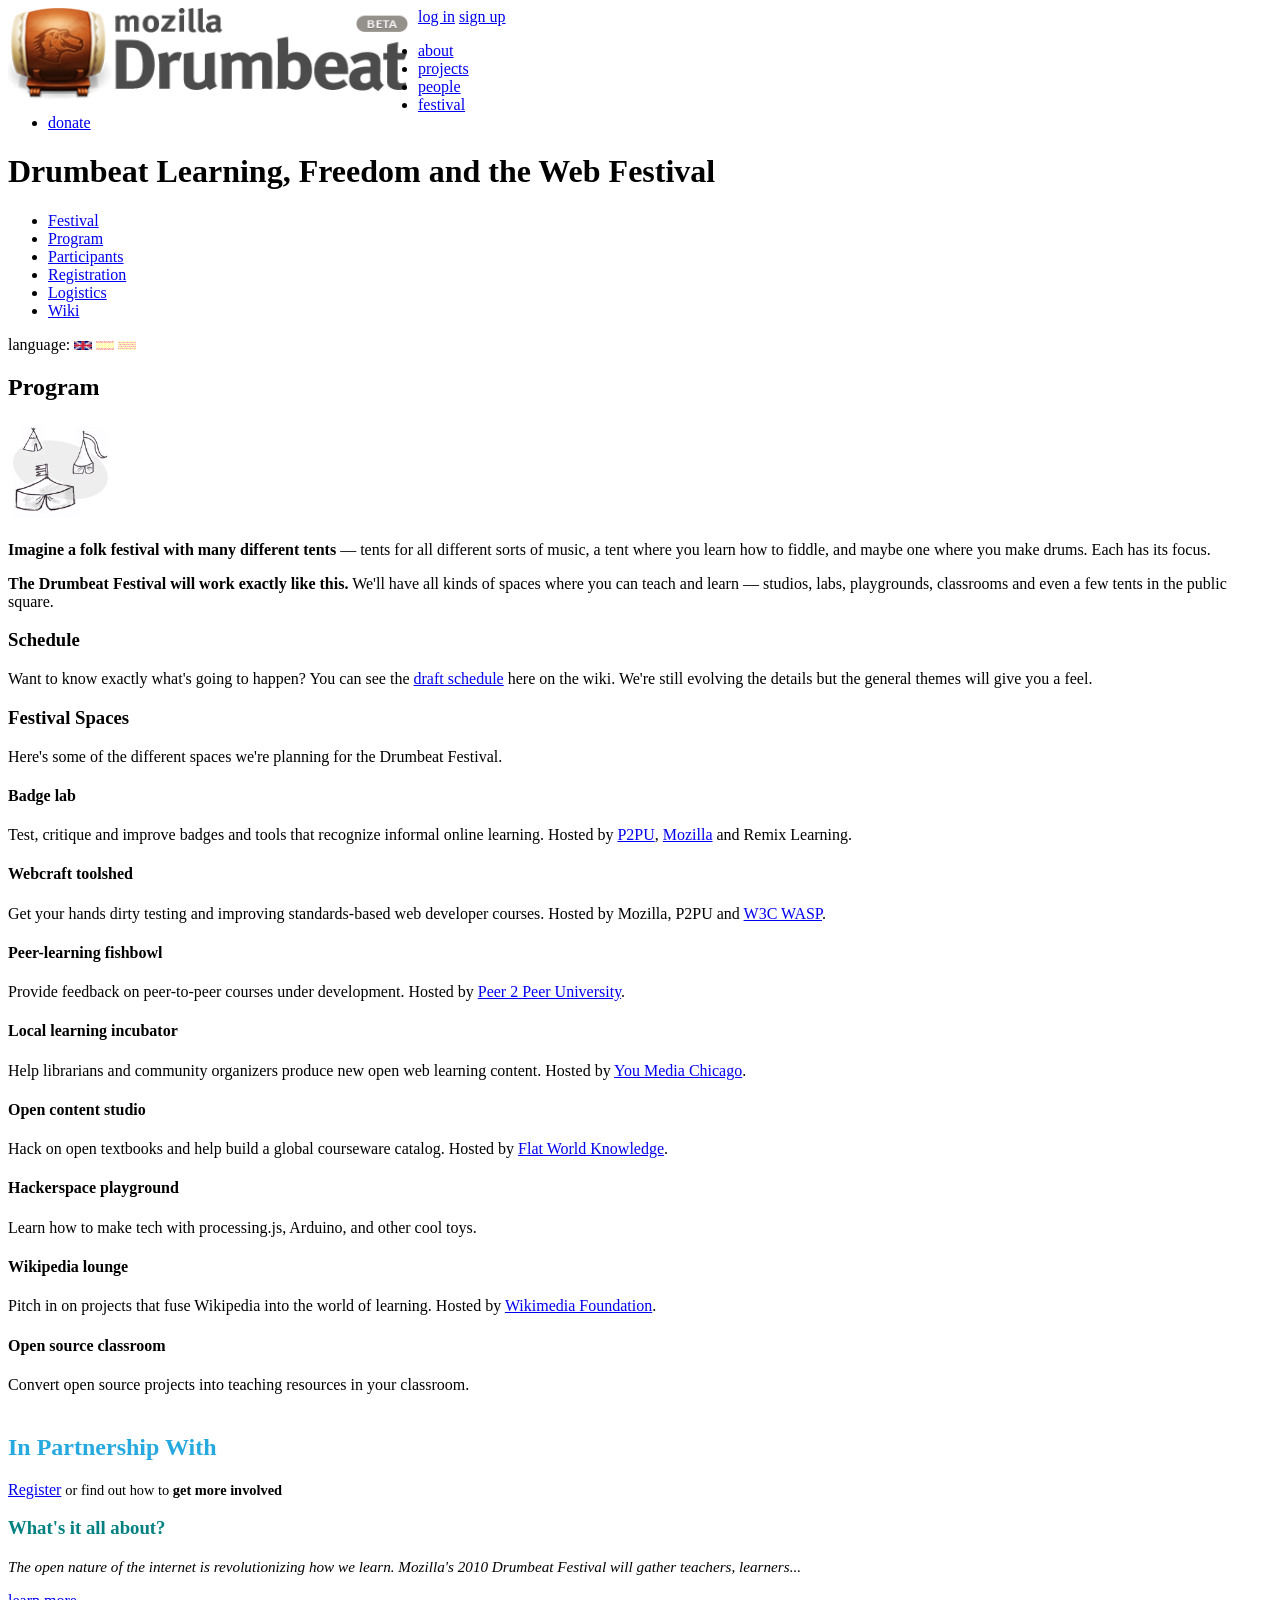
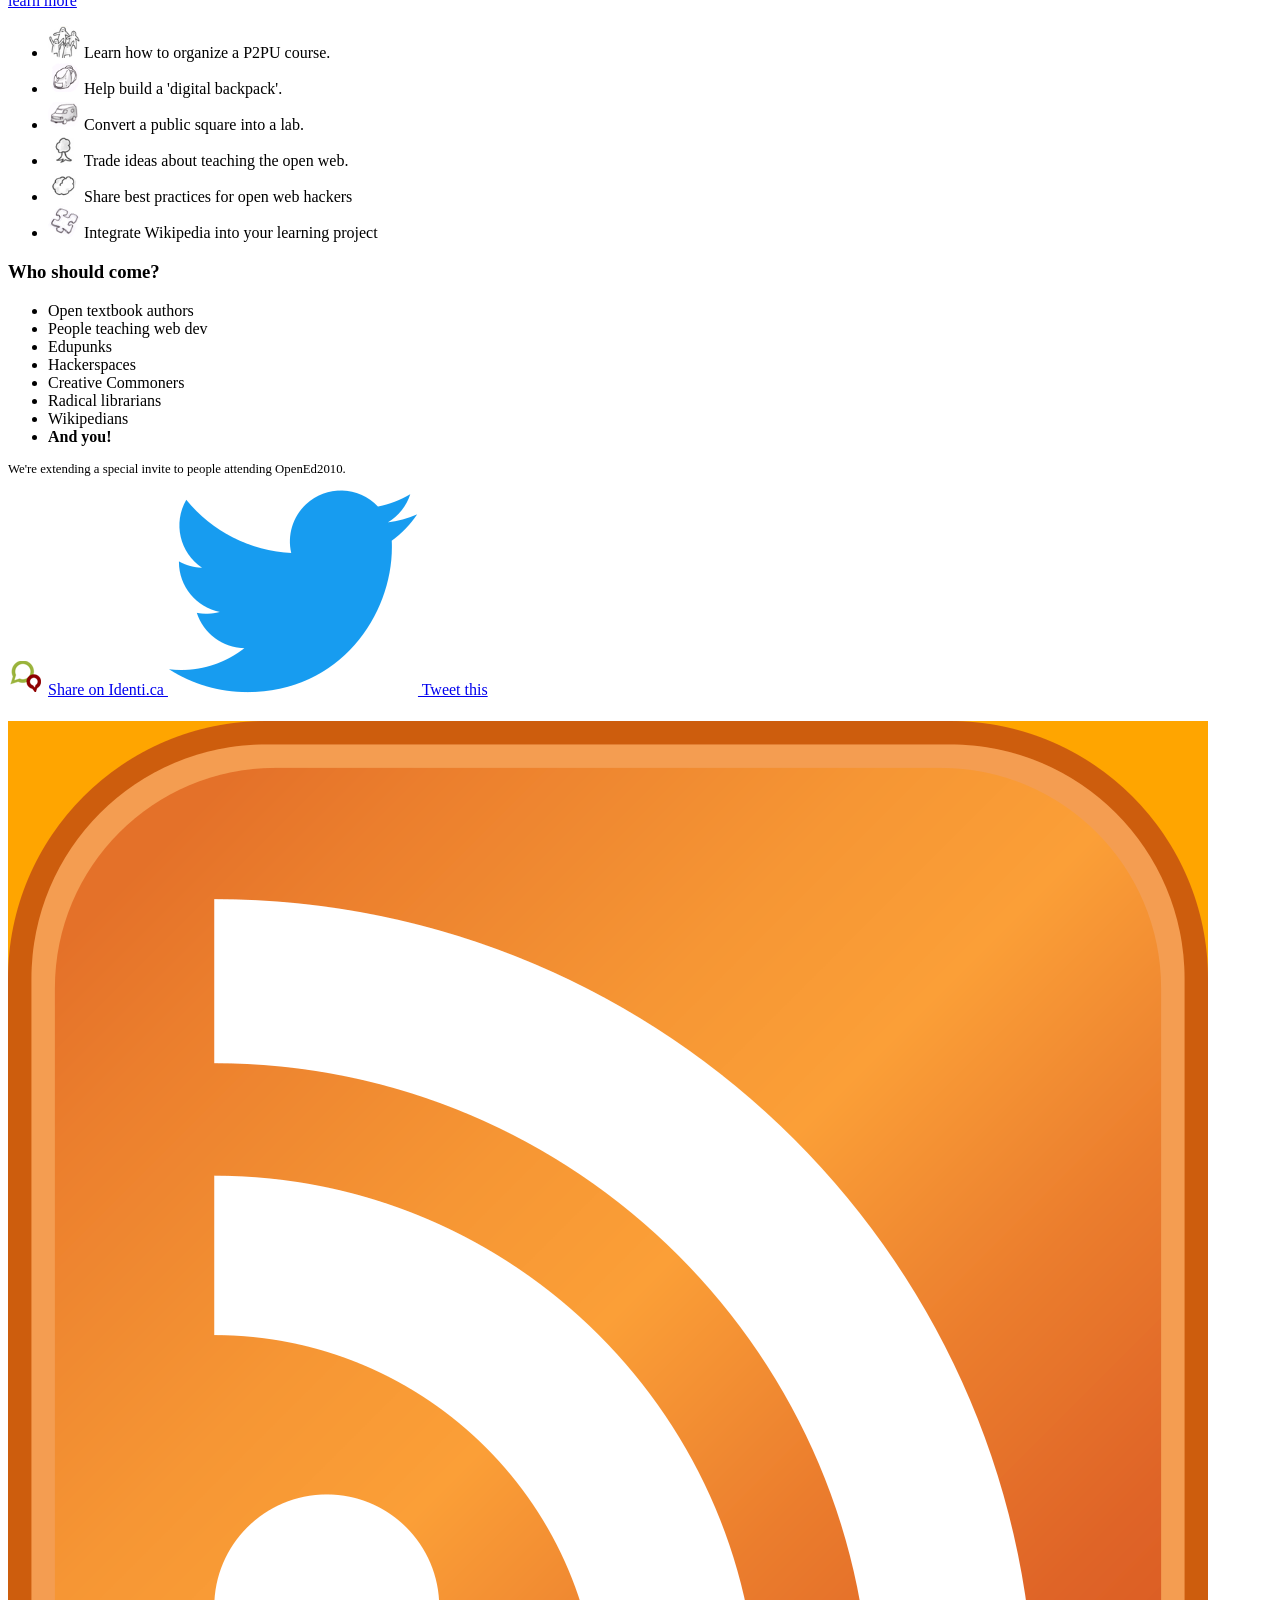
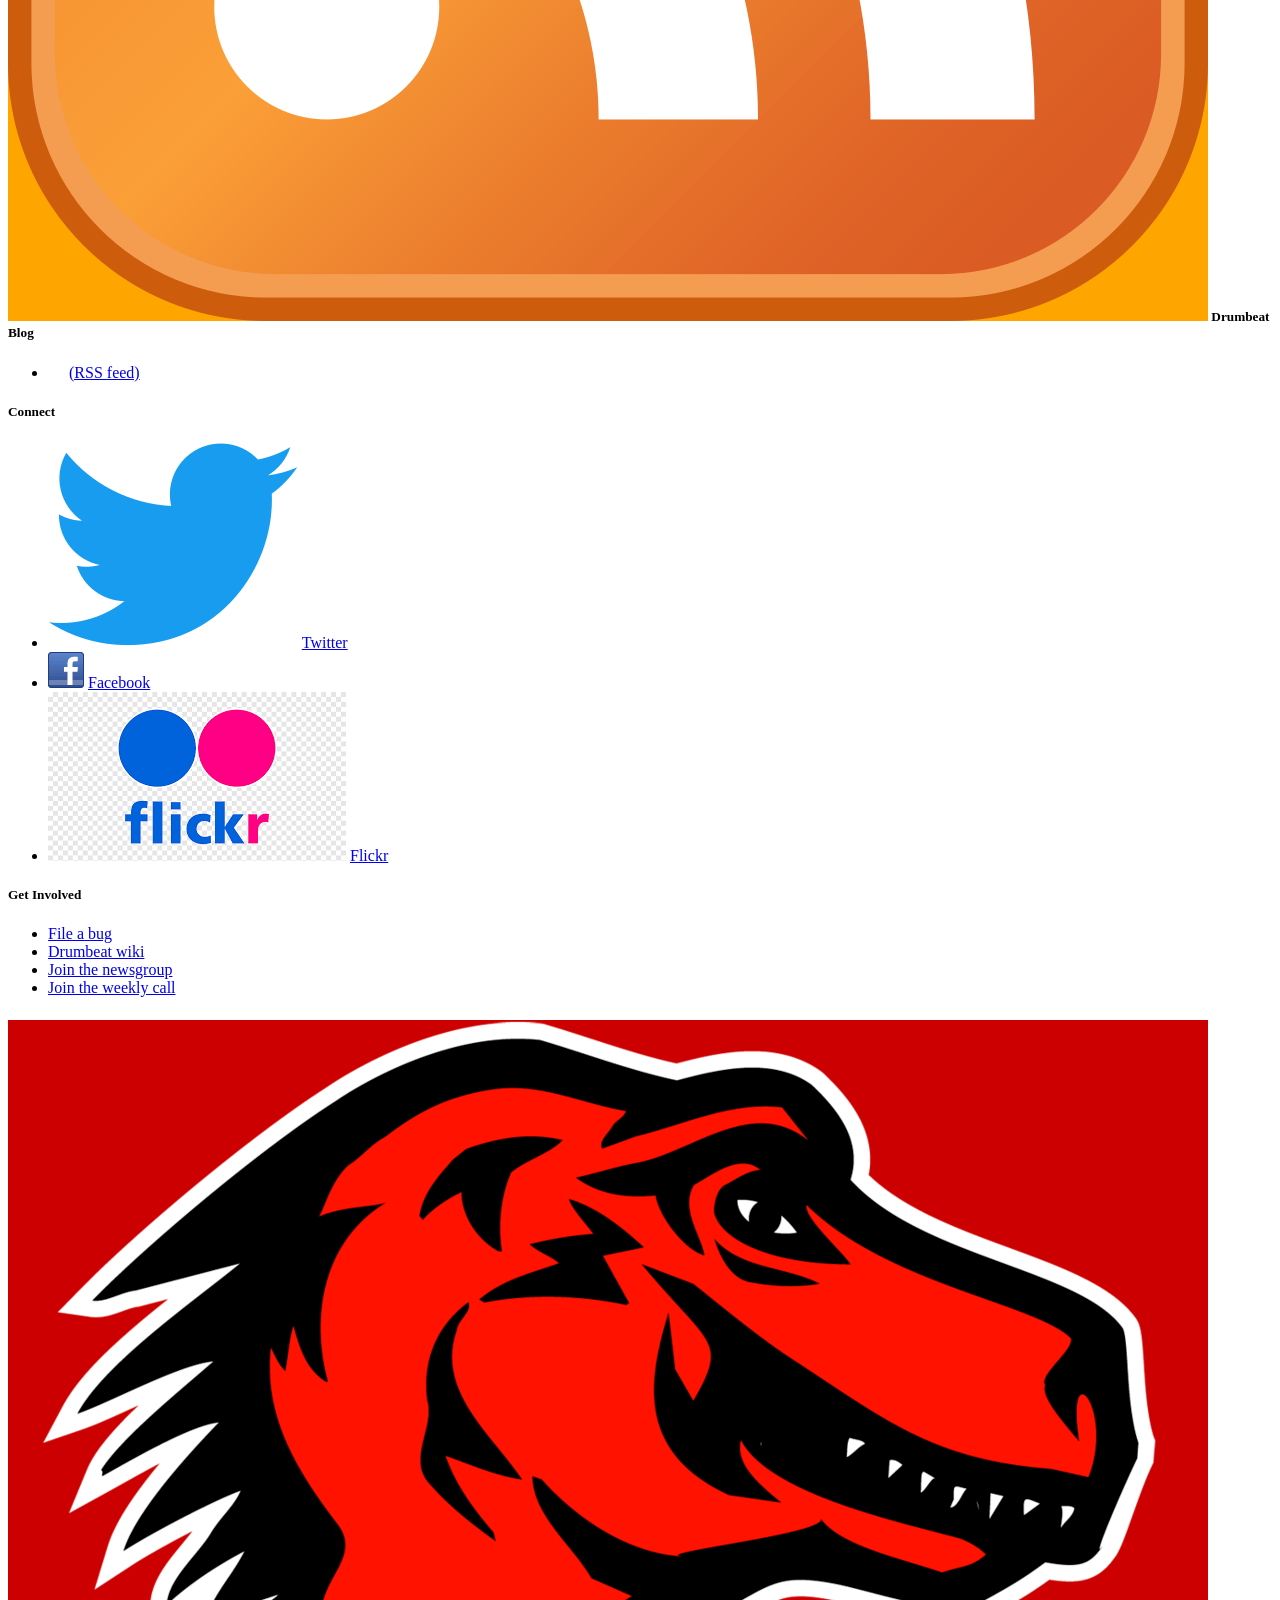
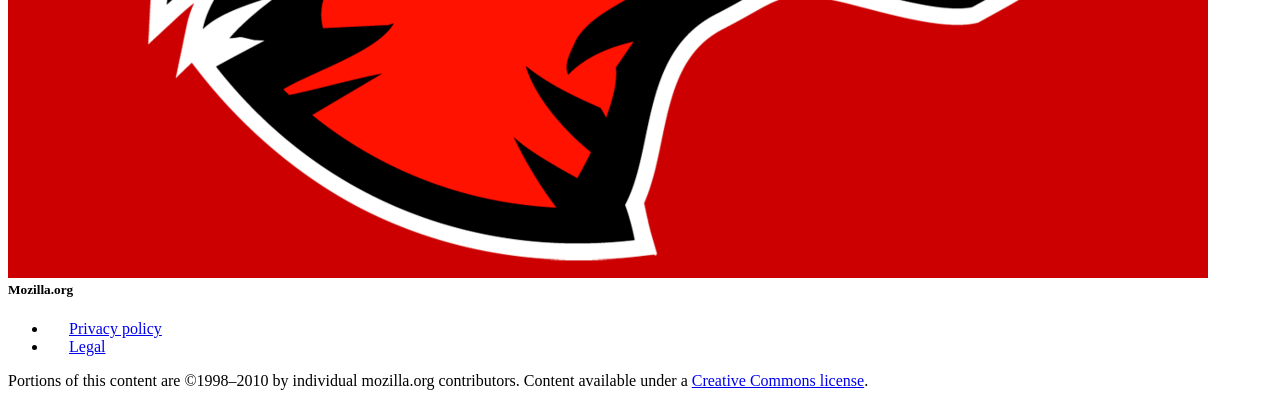
==== index.html @ 4306b96d "Rename drumbeat.html to index.html" ====
<!DOCTYPE html>
<html lang="es">
<head>
    <meta charset="UTF-8">
    <title>Mozilla Drumbeat Festival</title>
    <link rel="stylesheet" href="css/style.css"></head>
<body>

<div id="contenedor">

    <header>
        <div class="logo">
            <img src="../img/drumbeat_logo.png" alt="Mozilla Drumbeat" style=" width:400px; height:100px; float:left; margin-right:10px;">
        </div>

        <div class="top-links">
            <a href="#">log in</a>
            <a href="#">sign up</a>
        </div>

        <nav id="main-nav">
            <ul>
                <li><a href="#">about</a></li>
                <li><a href="#">projects</a></li>
                <li><a href="#">people</a></li>
                <li><a href="#">festival</a></li>
                <li><a href="#">donate</a></li>
            </ul>
        </nav>
    </header>

    <div class="hero-section">
        <h1 class="main-title">Drumbeat Learning, Freedom and the Web Festival</h1>

        <div class="tabs-bar">
            <ul class="sub-nav">
                <li><a href="#">Festival</a></li>
                <li><a href="#" class="active">Program</a></li>
                <li><a href="#">Participants</a></li>
                <li><a href="#">Registration</a></li>
                <li><a href="#">Logistics</a></li>
                <li><a href="#">Wiki</a></li>
            </ul>

            <div class="lang-selector">
                language:
                <img src="../img/union_flag.gif" alt="English" class="active">
                <img src="../img/estanquera.gif" alt="Español">
                <img src="../img/senyera.gif" alt="Català">
            </div>
        </div>
    </div>

    <div id="content-wrapper">

        <div id="left-col">
            <h2 class="section-title">Program</h2>

            <div class="tent-illustration">
                <img src="../img/program.png" height="100" width="100" alt="Tiendas Festival"/>

            </div>

            <p><strong>Imagine a folk festival with many different tents</strong> — tents for all different sorts of music, a tent where you learn how to fiddle, and maybe one where you make drums. Each has its focus.</p>
            <p><strong>The Drumbeat Festival will work exactly like this.</strong> We'll have all kinds of spaces where you can teach and learn — studios, labs, playgrounds, classrooms and even a few tents in the public square.</p>

            <h3>Schedule</h3>
            <p>Want to know exactly what's going to happen? You can see the <a href="#">draft schedule</a> here on the wiki. We're still evolving the details but the general themes will give you a feel.</p>

            <h3>Festival Spaces</h3>
            <p>Here's some of the different spaces we're planning for the Drumbeat Festival.</p>

            <div class="post-it-grid">
                <div class="post-it bg-pink">
                    <h4>Badge lab</h4>
                    <p>Test, critique and improve badges and tools that recognize informal online learning. Hosted by <a href="#">P2PU</a>, <a href="#">Mozilla</a> and Remix Learning.</p>
                </div>
                <div class="post-it bg-green">
                    <h4>Webcraft toolshed</h4>
                    <p>Get your hands dirty testing and improving standards-based web developer courses. Hosted by Mozilla, P2PU and <a href="#">W3C WASP</a>.</p>
                </div>

                <div class="post-it bg-yellow">
                    <h4>Peer-learning fishbowl</h4>
                    <p>Provide feedback on peer-to-peer courses under development. Hosted by <a href="#">Peer 2 Peer University</a>.</p>
                </div>
                <div class="post-it bg-blue">
                    <h4>Local learning incubator</h4>
                    <p>Help librarians and community organizers produce new open web learning content. Hosted by <a href="#">You Media Chicago</a>.</p>
                </div>

                <div class="post-it bg-pink">
                    <h4>Open content studio</h4>
                    <p>Hack on open textbooks and help build a global courseware catalog. Hosted by <a href="#">Flat World Knowledge</a>.</p>
                </div>
                <div class="post-it bg-green">
                    <h4>Hackerspace playground</h4>
                    <p>Learn how to make tech with processing.js, Arduino, and other cool toys.</p>
                </div>

                <div class="post-it bg-yellow">
                    <h4>Wikipedia lounge</h4>
                    <p>Pitch in on projects that fuse Wikipedia into the world of learning. Hosted by <a href="#">Wikimedia Foundation</a>.</p>
                </div>
                <div class="post-it bg-blue">
                    <h4>Open source classroom</h4>
                    <p>Convert open source projects into teaching resources in your classroom.</p>
                </div>
            </div>

            <h2 style="clear:both; padding-top:20px; color:#26a9e0;">In Partnership With</h2>
        </div>

        <div id="right-col">

            <div class="register-box">
                <a href="#" class="btn-register">Register</a>
                <span style="font-size:0.9em; ">or find out how to <strong>get more involved</strong></span>
            </div>

            <h3 style="color:#008080;">What's it all about?</h3>
            <p style="font-style: italic; font-size: 0.95em;">The open nature of the internet is revolutionizing how we learn. Mozilla's 2010 Drumbeat Festival will gather teachers, learners...</p>
            <p><a href="#">learn more</a></p>

            <ul class="icon-list">
                <li>
                    <img src="../img/benefit_p2pu.png" height="32" width="32" alt="P2PU Icon"/>
                    Learn how to organize a P2PU course.
                </li>
                <li>
                    <img src="../img/benefit_creds.png" height="32" width="32" alt="Creds Icon"/>
                    Help build a 'digital backpack'.
                </li>
                <li>
                    <img src="../img/benefit_hackbus.png" height="32" width="32" alt="Hackbus Icon"/>
                    Convert a public square into a lab.
                </li>
                <li>
                    <img src="../img/benefit_teaching.png" height="32" width="32" alt="Teaching Icon"/>
                    Trade ideas about teaching the open web.
                </li>
                <li>
                    <img src="../img/benefit_hack.png" height="32" width="32" alt="Teaching Icon"/>
                    Share best practices for open web hackers
                </li>
                <li>
                    <img src="../img/benefit_wikipedia.png" height="32" width="32" alt="Hack Icon"/>
                    Integrate Wikipedia into your learning project
                </li>
            </ul>

            <div class="yellow-note">
                <h3>Who should come?</h3>
                <ul class="check-list">
                    <li>Open textbook authors</li>
                    <li>People teaching web dev</li>
                    <li>Edupunks</li>
                    <li>Hackerspaces</li>
                    <li>Creative Commoners</li>
                    <li>Radical librarians</li>
                    <li>Wikipedians</li>
                    <li><strong>And you!</strong></li>
                </ul>
                <p style="font-size:0.8em; margin-top:10px;">We're extending a special invite to people attending OpenEd2010.</p>
            </div>

            <a href="#" class="social-btn btn-identi">
                <img src="../img/identica.png" alt="Identi">Share on Identi.ca
            </a>
            <a href="#" class="social-btn btn-twitter">
                <img src="../img/twitter.png" alt="Twitter"/> Tweet this
            </a>

        </div>

    </div>

    <footer>
        <div class="footer-inner">

            <div class="footer-col">
                <h5>
                    <img src="../img/rss.png" alt="RSS" class="footer-icon" style="background:orange;">
                    Drumbeat Blog
                </h5>
                <ul>
                    <li style="padding-left: 21px;"><a href="#">(RSS feed)</a></li>
                </ul>
            </div>

            <div class="footer-col">
                <h5>Connect</h5>
                <ul>
                    <li>
                        <img src="../img/twitter.png" alt="Tw" class="footer-icon">
                        <a href="#">Twitter</a>
                    </li>
                    <li>
                        <img src="../img/facebook_p.png" alt="Fb" class="footer-icon">
                        <a href="#">Facebook</a>
                    </li>
                    <li>
                        <img src="../img/flickr.png" alt="Fl" class="footer-icon">
                        <a href="#">Flickr</a>
                    </li>
                </ul>
            </div>

            <div class="footer-col">
                <h5>Get Involved</h5>
                <ul>
                    <li><a href="#">File a bug</a></li>
                    <li><a href="#">Drumbeat wiki</a></li>
                    <li><a href="#">Join the newsgroup</a></li>
                    <li><a href="#">Join the weekly call</a></li>
                </ul>
            </div>

            <div class="footer-col">
                <h5>
                    <img src="../img/mozilla_dino" alt="M" class="footer-icon" style="background:#cc0000;">
                    Mozilla.org
                </h5>
                <ul>
                    <li style="padding-left: 21px;"><a href="#">Privacy policy</a></li>
                    <li style="padding-left: 21px;"><a href="#">Legal</a></li>
                </ul>
            </div>

            <div class="footer-copyright">
                Portions of this content are ©1998–2010 by individual mozilla.org contributors. Content available under a <a href="#">Creative Commons license</a>.
            </div>

        </div>
    </footer>

</div>
</body>
</html>
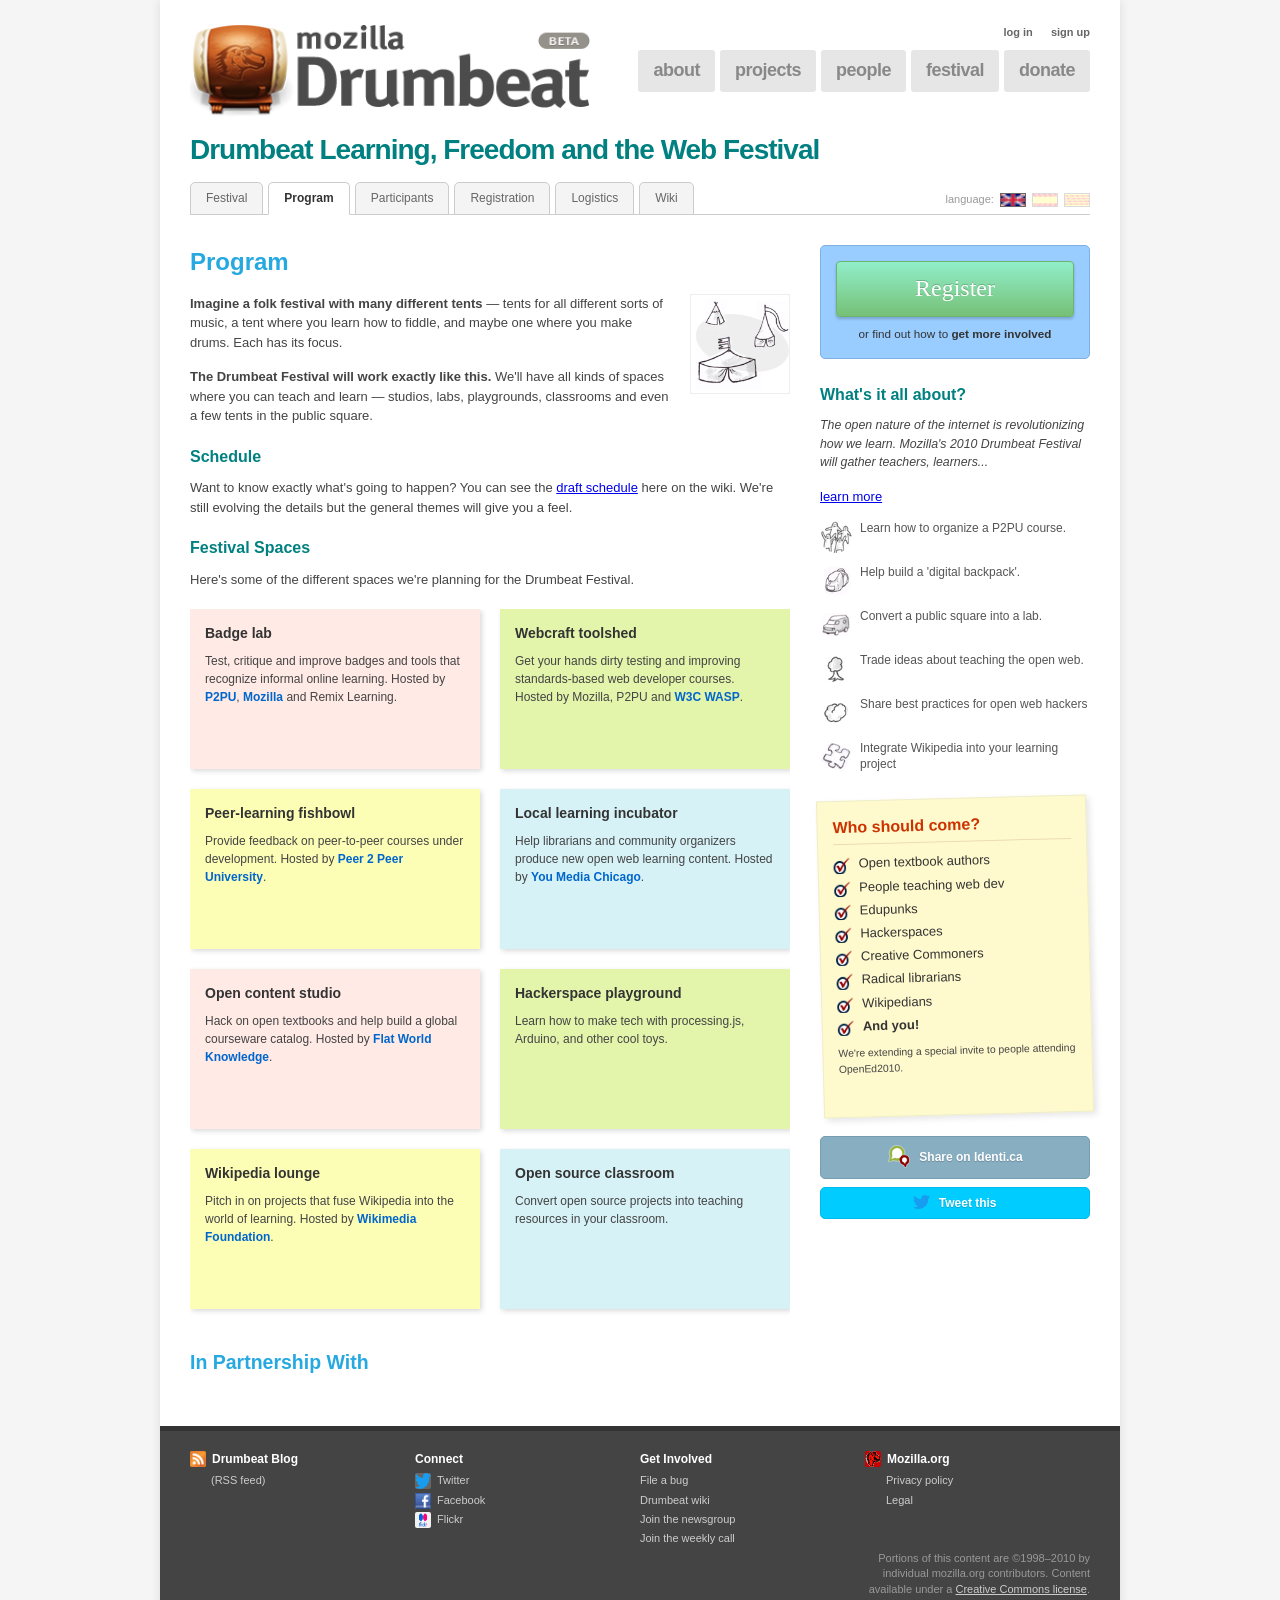
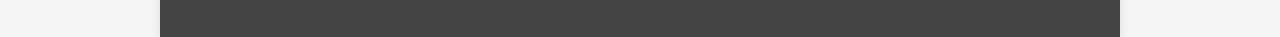
==== commit 26b42449: "Update stylesheet link path in index.html" ====
--- a/index.html
+++ b/index.html
@@ -3,7 +3,7 @@
 <head>
     <meta charset="UTF-8">
     <title>Mozilla Drumbeat Festival</title>
-    <link rel="stylesheet" href="css/style.css"></head>
+    <link rel="stylesheet" href="src/css/style.css"></head>
 <body>
 
 <div id="contenedor">
--- a/src/css/style.css
+++ b/src/css/style.css
@@ -0,0 +1,407 @@
+* { margin: 0; padding: 0; box-sizing: border-box; }
+
+body {
+    background-color: #F5F5F5;
+    font-family: Arial, Helvetica, sans-serif;
+    color: #333;
+    font-size: 13px;
+    line-height: 1.4;
+}
+
+#contenedor {
+    width: 960px;
+    margin: 0 auto;
+    background-color: #fff;
+    position: relative;
+    box-shadow: 0 0 10px rgba(0,0,0,0.1);
+}
+
+header {
+    padding: 25px 30px 10px 30px;
+    height: 110px;
+    position: relative;
+}
+
+.logo {
+    float: left;
+    font-size: 42px;
+    font-weight: bold;
+    color: #444;
+    letter-spacing: -1px;
+    line-height: 1;
+}
+.beta-tag {
+    background-color: #666;
+    color: #fff;
+    font-size: 10px;
+    padding: 2px 4px;
+    border-radius: 3px;
+    vertical-align: top;
+    margin-left: 5px;
+    font-family: Arial, sans-serif;
+    font-weight: bold;
+    text-transform: uppercase;
+}
+.logo img {
+    width: 200px;
+    height: 40px;
+    float: left;
+    margin-right: 10px;
+}
+.logo span { color: #cc0000; }
+
+.top-links {
+    float: right;
+    font-size: 11px;
+    margin-bottom: 10px;
+    text-align: right;
+}
+.top-links a { color: #666; text-decoration: none; margin-left: 15px; font-weight: bold;}
+
+nav#main-nav {
+    float: right;
+    clear: right;
+}
+
+nav#main-nav ul { list-style: none; }
+
+nav#main-nav li {
+    float: left;
+    margin-left: 5px;
+}
+
+nav#main-nav li a {
+    display: block;
+    background-color: #e6e6e6;
+    color: #888;
+    text-decoration: none;
+    font-size: 18px;
+    font-weight: bold;
+    padding: 8px 15px;
+    border-radius: 3px;
+    letter-spacing: -0.5px;
+}
+
+nav#main-nav li a:hover {
+    background-color: #d0d0d0;
+    color: #555;
+}
+.hero-section {
+    clear: both;
+    padding: 0 30px;
+    margin-top: 20px;
+    text-align: left;
+    width: 100%;
+    display: block;
+}
+
+h1.main-title {
+    color: #008080;
+    margin-bottom: 15px;
+    font-size: 28px;
+    letter-spacing: -1px;
+    text-align: left;
+    float: none;
+}
+
+
+.tabs-bar {
+    border-bottom: 1px solid #ccc;
+    height: 31px;
+    position: relative;
+}
+
+
+ul.sub-nav {
+    list-style: none;
+    float: left;
+    position: absolute;
+    bottom: -1px;
+}
+ul.sub-nav li { float: left; margin-right: 5px; }
+ul.sub-nav li a {
+    display: block;
+    padding: 7px 15px;
+    background: #f4f4f4;
+    border: 1px solid #ccc;
+    border-bottom: 1px solid #ccc;
+    text-decoration: none;
+    color: #666;
+    font-size: 12px;
+    border-top-left-radius: 5px;
+    border-top-right-radius: 5px;
+}
+ul.sub-nav li a.active {
+    background: #fff;
+    font-weight: bold;
+    color: #333;
+    border-bottom: 1px solid #fff;
+    position: relative;
+    z-index: 10;
+}
+
+.lang-selector {
+    float: right;
+    font-size: 11px;
+    color: #999;
+    margin-top: 8px;
+}
+.lang-selector img {
+    vertical-align: middle;
+    margin-left: 3px;
+    border: 1px solid #ccc;
+    opacity: 0.7;
+    height: 14px;
+}
+.lang-selector img.active { opacity: 1; border: 1px solid #666; }
+
+
+#content-wrapper {
+    padding: 30px;
+    overflow: hidden;
+}
+
+#left-col {
+    float: left;
+    width: 630px;
+    padding-right: 30px;
+}
+
+#right-col {
+    float: right;
+    width: 270px;
+}
+
+h2.section-title {
+    color: #26a9e0;
+    font-size: 24px;
+    margin-bottom: 15px;
+    font-weight: bold;
+}
+h3 {
+    color: #008080;
+    margin: 20px 0 10px 0;
+    font-size: 16px;
+}
+p { line-height: 1.5; margin-bottom: 15px; color: #444; }
+
+.tent-illustration {
+    float: right;
+    margin: 0 0 10px 20px;
+    text-align: center;
+    font-size: 10px;
+    color: #888;
+}
+.tent-illustration img {
+    display: block;
+    margin-bottom: 5px;
+    border: 1px solid #eee;
+}
+
+
+.post-it-grid {
+    margin-top: 20px;
+    overflow: hidden;
+}
+.post-it {
+    float: left;
+    width: 290px;
+    margin-bottom: 20px;
+    padding: 15px;
+    min-height: 160px;
+    box-shadow: 2px 2px 5px rgba(0,0,0,0.15);
+    font-size: 12px;
+}
+.post-it:nth-child(odd) { margin-right: 20px; }
+
+.bg-pink { background-color: #ffeae6; }
+.bg-green { background-color: #e3f5ab; }
+.bg-blue { background-color: #d6f2f6; }
+.bg-yellow { background-color: #fcfeb6; }
+
+.post-it h4 { font-size: 14px; margin-bottom: 8px; color: #333; font-weight: bold;}
+.post-it a { color: #0066cc; text-decoration: none; font-weight: bold; }
+
+
+
+.register-box {
+    background-color: #99ccff;
+    padding: 15px;
+    text-align: center;
+    border-radius: 5px;
+    margin-bottom: 25px;
+    border: 1px solid #7eb0e3;
+}
+.btn-register {
+    background: #8cd98c;
+
+    background: linear-gradient(to bottom, #91eeca, #76c076);
+    display: block;
+    padding: 10px 0;
+    font-size: 24px;
+    font-family: Georgia, serif;
+    color: #fff;
+    text-shadow: 0 -1px 0 rgba(0,0,0,0.2);
+    text-decoration: none;
+    border: 1px solid #6cb56c;
+    border-radius: 4px;
+    margin-bottom: 8px;
+    box-shadow: 0 2px 3px rgba(0,0,0,0.2);
+}
+
+ul.icon-list { list-style: none; margin-bottom: 25px; }
+ul.icon-list li {
+    margin-bottom: 12px;
+    line-height: 1.3;
+    font-size: 12px;
+    color: #555;
+    overflow: hidden;
+}
+ul.icon-list img {
+    float: left;
+    margin-right: 8px;
+    width: 32px;
+    height: 32px;
+    border-radius: 50%;
+}
+ul.icon-list a { font-weight: bold; }
+
+
+.yellow-note {
+    background-color: #fffacD;
+    padding: 15px 15px 25px 15px;
+    border: 1px solid #eec;
+    box-shadow: 3px 3px 6px rgba(0,0,0,0.1);
+    margin-bottom: 20px;
+    transform: rotate(-1.5deg);
+}
+.yellow-note h3 {
+    color: #cc3300;
+    border-bottom: 1px solid #ebdcb2;
+    padding-bottom: 5px;
+    margin-top: 0;
+    font-size: 16px;
+}
+.check-list { list-style: none; margin-top: 10px;}
+
+ul.check-list {
+    list-style: none;
+    margin-left: 0;
+    padding-left: 0;
+    margin-top: 10px;
+}
+
+ul.check-list li {
+    background-image: url('../../img/check.png');
+
+    background-repeat: no-repeat;
+
+    background-position: 0 3px;
+
+    background-size: 16px 16px;
+
+    padding-left: 25px;
+
+    margin-bottom: 5px;
+}
+.social-btn {
+    display: block;
+    padding: 8px;
+    margin-bottom: 8px;
+    color: white;
+    text-decoration: none;
+    font-weight: bold;
+    text-align: center;
+    border-radius: 5px;
+    font-size: 12px;
+    text-shadow: 0 1px 1px rgba(0,0,0,0.2);
+    line-height: 14px;
+}
+.btn-identi {
+    background-color: #88aec2;
+    border: 1px solid #779db0;
+}
+.btn-twitter {
+    background-color: #00ccff;
+    border: 1px solid #00bbee;
+}
+.btn-twitter img {
+    vertical-align: middle;
+    height: 14px;
+    margin-right: 5px;
+    position: relative;
+    top: -1px;
+}
+.btn-identi img {
+    vertical-align: middle;
+    height: 25px;
+    margin-right: 5px;
+    position: relative;
+    top: -1px;
+}
+
+footer {
+    background-color: #444;
+    border-top: 5px solid #333;
+    color: #bbb;
+    font-size: 11px;
+
+    padding: 20px 30px 40px 30px;
+
+    clear: both;
+    width: 100%;
+    margin-top: 20px;
+}
+
+.footer-inner {
+    width: 100%;
+    overflow: hidden;
+}
+
+.footer-left-area {
+    float: left;
+    width: 70%;
+}
+
+.footer-col {
+    float: left;
+    width: 23%;
+    margin-right: 2%;
+}
+
+.footer-col h5 {
+    color: #fff;
+    font-weight: bold;
+    margin-bottom: 5px;
+    font-size: 12px;
+}
+
+.footer-col ul { list-style: none; }
+.footer-col li { margin-bottom: 4px; }
+
+.footer-col a {
+    color: #ccc;
+    text-decoration: none;
+}
+.footer-col a:hover { text-decoration: underline; }
+
+.footer-icon {
+    float: left;
+    margin-right: 6px;
+    width: 16px;
+    height: 16px;
+    background-color: #666;
+    border-radius: 2px;
+}
+
+.footer-copyright {
+    float: right;
+    width: 28%;
+    text-align: right;
+    font-size: 11px;
+    line-height: 1.4;
+    color: #999;
+    margin-top: 0;
+}
+
+.footer-copyright a { color: #ccc; }
